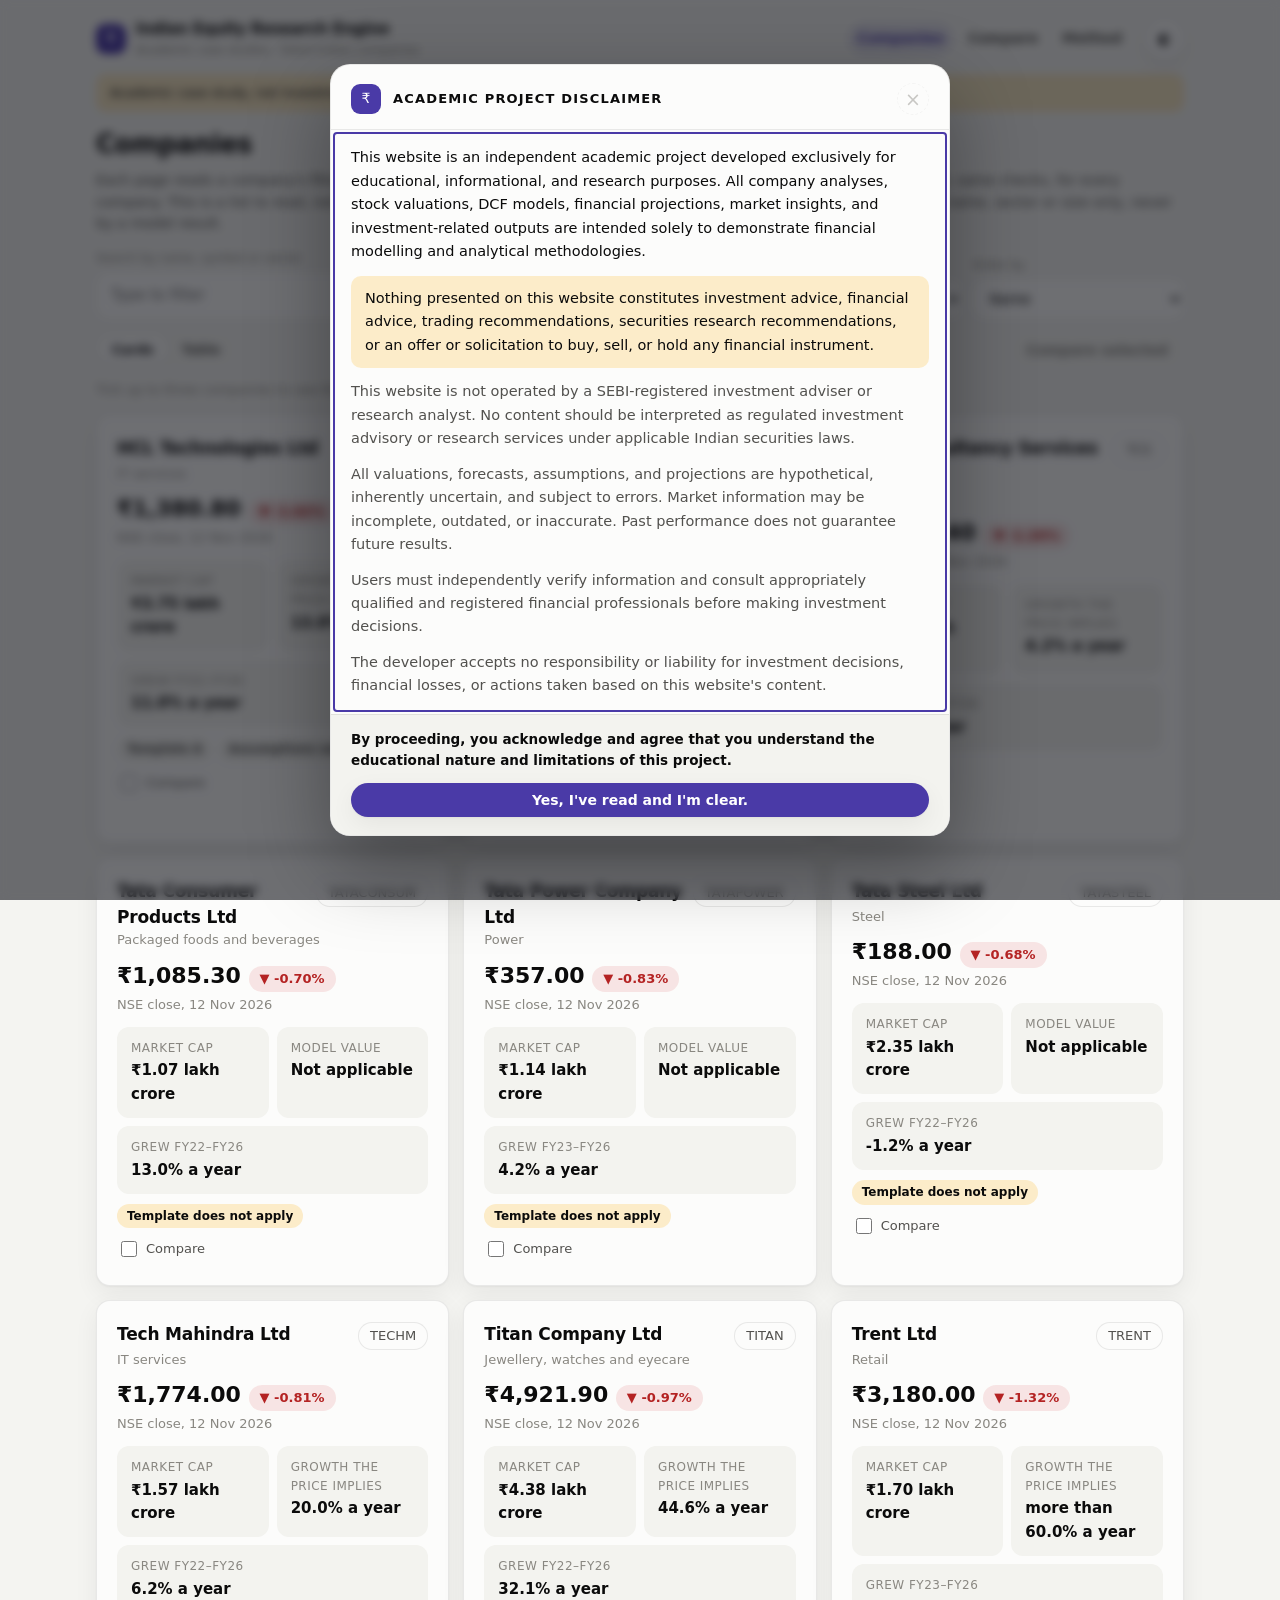
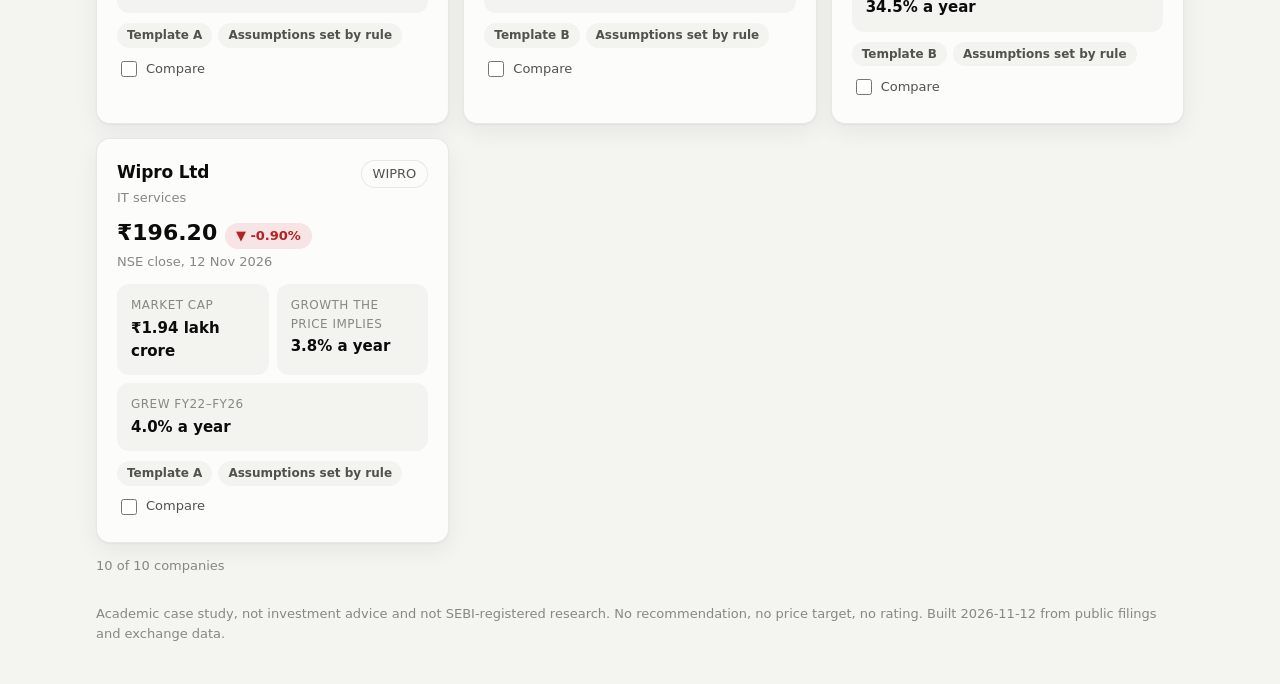
==== index.html @ aa5000fd "Site as of the 12 Nov 2026 close" ====
<!doctype html>
<html lang="en">
<head>
<meta charset="utf-8">
<meta name="viewport" content="width=device-width, initial-scale=1">
<title>Equity Research Engine</title>
<meta name="description" content="Academic case studies of listed Indian companies: provenance-tagged financials, a deterministic DCF read as 'what the price implies', and results-day event studies. Not investment advice.">
<meta property="og:type" content="website">
<meta property="og:site_name" content="Indian Equity Research Engine">
<meta property="og:title" content="Equity Research Engine · Indian Equity Research Engine">
<meta property="og:description" content="Academic case studies of listed Indian companies: provenance-tagged financials, a deterministic DCF read as 'what the price implies', and results-day event studies. Not investment advice.">
<meta property="og:image" content="https://aayaansrivastav.github.io/indian-equity-research/assets/preview.png">
<meta property="og:url" content="https://aayaansrivastav.github.io/indian-equity-research/">
<meta name="twitter:card" content="summary_large_image">
<link rel="stylesheet" href="assets/style.css">
<link rel="icon" href="assets/favicon.svg" type="image/svg+xml">
<meta name="theme-color" content="#f4f4f1" media="(prefers-color-scheme: light)">
<meta name="theme-color" content="#0d0d0d" media="(prefers-color-scheme: dark)">
<noscript><style>.skeleton { display: none !important; }</style></noscript>
<script>
  try { var t = localStorage.getItem("theme"); if (t === "dark" || t === "light") document.documentElement.setAttribute("data-theme", t); } catch (e) {}
</script>
</head>
<body>
<script src="assets/disclaimer.js"></script>
<div class="wrap">
  <header class="topbar">
    <div class="brand"><div class="brand-mark" aria-hidden="true">₹</div><div>Indian Equity Research Engine<small>Academic case studies · listed Indian companies</small></div></div>
    <div class="topbar-r">
      <nav class="sitenav" aria-label="Site"><a href="index.html" aria-current="page">Companies</a><a href="compare.html">Compare</a><a href="method.html">Method</a></nav>
      <button class="icon-btn" id="theme" type="button" aria-label="Switch between light and dark theme">◐</button>
    </div>
  </header>
  <div class="disclaimer-bar" id="disclaimer">Academic case study, not investment advice and not SEBI-registered research.</div>
  <noscript><div class="error">The company list is loaded with JavaScript. Turn it on to see the companies.</div></noscript>

  <section class="section reveal in" aria-label="Companies">
    <h1 class="co-name" style="font-size:26px">Companies</h1>
    <p class="lede">Each page reads a company's filings into checked, sourced numbers, then asks what today's price implies. Same method, same checks, for every company. This is a list to read, not a screener: it filters by sector and by which valuation template applies, and orders by name, sector or size only, never by a model result.</p>
    <div class="filters" role="search">
      <div class="wide"><label for="q">Search by name, symbol or sector</label><input class="search" id="q" type="search" autocomplete="off" placeholder="Type to filter"></div>
      <div><label for="sector">Sector</label><select id="sector"><option value="">All sectors</option></select></div>
      <div><label for="status">Valuation template</label><select id="status"><option value="">All companies</option><option value="A">Template A</option><option value="B">Template B</option><option value="refused">Does not apply</option></select></div>
      <div><label for="sort">Order by</label><select id="sort"><option value="name">Name</option><option value="sector">Sector</option><option value="market_cap">Market cap, largest first</option></select></div>
    </div>
    <div class="index-bar">
      <div class="seg" role="group" aria-label="View"><button type="button" id="view-cards" aria-pressed="true">Cards</button><button type="button" id="view-table" aria-pressed="false">Table</button></div>
      <a class="btn" id="compare-go" href="compare.html" aria-disabled="true">Compare selected</a>
    </div>
    <p class="small muted" id="pick-note">Tick up to three companies to see them side by side.</p>
    <div class="co-grid stagger" id="cards"><div class="card skeleton" style="height:180px"></div></div>
    <div class="table-wrap" id="table" hidden></div>
    <p class="small muted" id="count" aria-live="polite"></p>
  </section>

  <footer class="footer" id="footer">Academic case study, not investment advice and not SEBI-registered research. No recommendation, no price target, no rating.</footer>
</div>
<script src="assets/motion.js"></script>
<script src="assets/index.js"></script>
</body>
</html>
---- assets/style.css ----
/* TCS company page: design tokens (light / dark), layout and components.
   Chart colours follow the dataviz reference palette (slots 1-3 validated together, both modes). */
:root {
  color-scheme: light;
  --page: #f4f4f1;
  --card: #fcfcfb;
  --card-2: #f3f3ef;
  --ink: #0b0b0b;
  --ink-2: #52514e;
  --muted: #898781;
  --grid: #e1e0d9;
  --axis: #c3c2b7;
  --ring: rgba(11, 11, 11, 0.08);
  --shadow: 0 1px 2px rgba(11, 11, 11, 0.04), 0 8px 24px rgba(11, 11, 11, 0.06);
  --accent: #4a3aa7;
  --accent-wash: rgba(74, 58, 167, 0.10);
  --s1: #2a78d6;
  --s2: #eb6834;
  --s3: #1baf7a;
  --neg: #e34948;
  --up: #006300;
  --up-wash: rgba(12, 163, 12, 0.12);
  --down: #b42323;
  --down-wash: rgba(208, 59, 59, 0.12);
  --warn-wash: rgba(250, 178, 25, 0.22);
  --chip-fact: rgba(42, 120, 214, 0.12);
  --chip-calc: rgba(74, 58, 167, 0.12);
  --chip-unc: rgba(250, 178, 25, 0.26);
  --chip-asm: rgba(137, 135, 129, 0.18);
  --chip-int: rgba(232, 123, 164, 0.20);
  --radius: 14px;
  --font: system-ui, -apple-system, "Segoe UI", Roboto, "Helvetica Neue", Arial, sans-serif;
  /* motion: long, decelerating curves, so content settles rather than snaps */
  --ease-out: cubic-bezier(.16, 1, .3, 1);
  --reveal-time: 1s;
  --stagger-step: 70ms;
}
@media (prefers-color-scheme: dark) {
  :root:not([data-theme="light"]) {
    color-scheme: dark;
    --page: #0d0d0d; --card: #1a1a19; --card-2: #232321; --ink: #ffffff; --ink-2: #c3c2b7; --muted: #898781;
    --grid: #2c2c2a; --axis: #383835; --ring: rgba(255, 255, 255, 0.08); --shadow: 0 1px 2px rgba(0, 0, 0, 0.4);
    --accent: #9085e9; --accent-wash: rgba(144, 133, 233, 0.16);
    --s1: #3987e5; --s2: #d95926; --s3: #199e70; --neg: #e66767;
    --up: #0ca30c; --up-wash: rgba(12, 163, 12, 0.18); --down: #e66767; --down-wash: rgba(208, 59, 59, 0.22);
    --chip-fact: rgba(57, 135, 229, 0.22); --chip-calc: rgba(144, 133, 233, 0.22); --chip-unc: rgba(201, 133, 0, 0.30);
    --chip-asm: rgba(137, 135, 129, 0.25); --chip-int: rgba(213, 81, 129, 0.28);
  }
}
:root[data-theme="dark"] {
  color-scheme: dark;
  --page: #0d0d0d; --card: #1a1a19; --card-2: #232321; --ink: #ffffff; --ink-2: #c3c2b7; --muted: #898781;
  --grid: #2c2c2a; --axis: #383835; --ring: rgba(255, 255, 255, 0.08); --shadow: 0 1px 2px rgba(0, 0, 0, 0.4);
  --accent: #9085e9; --accent-wash: rgba(144, 133, 233, 0.16);
  --s1: #3987e5; --s2: #d95926; --s3: #199e70; --neg: #e66767;
  --up: #0ca30c; --up-wash: rgba(12, 163, 12, 0.18); --down: #e66767; --down-wash: rgba(208, 59, 59, 0.22);
  --chip-fact: rgba(57, 135, 229, 0.22); --chip-calc: rgba(144, 133, 233, 0.22); --chip-unc: rgba(201, 133, 0, 0.30);
  --chip-asm: rgba(137, 135, 129, 0.25); --chip-int: rgba(213, 81, 129, 0.28);
}

* { box-sizing: border-box; }
html { scroll-behavior: smooth; scroll-padding-top: 76px; }
body { margin: 0; background: var(--page); color: var(--ink); font: 15px/1.55 var(--font); -webkit-font-smoothing: antialiased; }
a { color: var(--accent); text-decoration: none; }
a:hover { text-decoration: underline; }
.wrap { max-width: 1120px; margin: 0 auto; padding: 0 16px; }
.muted { color: var(--muted); }
.ink2 { color: var(--ink-2); }
.small { font-size: 13px; }
.tnum { font-variant-numeric: tabular-nums; }
@media (prefers-reduced-motion: reduce) { html { scroll-behavior: auto; } * { transition: none !important; animation: none !important; } }

/* top bar */
.topbar { display: flex; align-items: center; justify-content: space-between; gap: 12px; padding: 18px 0 8px; }
.brand { display: flex; align-items: center; gap: 10px; font-weight: 650; letter-spacing: -0.01em; }
.brand-mark { width: 30px; height: 30px; border-radius: 9px; background: var(--accent); color: #fff; display: grid; place-items: center; font-size: 14px; }
.brand small { display: block; font-weight: 450; color: var(--muted); font-size: 12px; }
.icon-btn { border: 1px solid var(--ring); background: var(--card); color: var(--ink); width: 38px; height: 38px; border-radius: 999px; cursor: pointer; display: grid; place-items: center; font-size: 16px; box-shadow: var(--shadow); }
.icon-btn:focus-visible, button:focus-visible, a:focus-visible { outline: 2px solid var(--accent); outline-offset: 2px; }

.disclaimer-bar { margin: 6px 0 14px; padding: 9px 14px; border-radius: 10px; background: var(--warn-wash); color: var(--ink); font-size: 13px; }

/* cards */
.card { background: var(--card); border: 1px solid var(--ring); border-radius: var(--radius); box-shadow: var(--shadow); padding: 20px; }
.section { margin: 18px 0; }

/* scroll reveal (assets/motion.js). Only with the "motion" class, which the script adds unless reduced motion is
   asked for: without it nothing is hidden. Fill mode "backwards" only, so hover and other transforms still work after. */
@keyframes reveal-up { from { opacity: 0; transform: translateY(var(--rise, 32px)); } to { opacity: 1; transform: none; } }
html.motion .reveal:not(.in), html.motion .reveal:not(.in) .stagger > * { opacity: 0; }
html.motion .reveal.in { animation: reveal-up var(--reveal-time) var(--ease-out) backwards; }
html.motion .reveal.in .stagger > * {
  --rise: 18px;
  animation: reveal-up calc(var(--reveal-time) * .9) var(--ease-out) backwards;
  animation-delay: calc(min(var(--i, 0), 12) * var(--stagger-step) + 120ms);
}
html.motion .reveal.in .stagger.settled > * { animation: none; }
@media print { html.motion .reveal, html.motion .reveal .stagger > * { opacity: 1 !important; animation: none !important; } }
/* page-to-page cross-fade where the browser supports it */
@view-transition { navigation: auto; }
::view-transition-old(root), ::view-transition-new(root) { animation-duration: .45s; animation-timing-function: var(--ease-out); }
.section h2 { font-size: 19px; letter-spacing: -0.01em; margin: 0 0 4px; }
.section .lede { margin: 0 0 14px; color: var(--ink-2); font-size: 14px; }
.grid-2 { display: grid; grid-template-columns: 1fr 1fr; gap: 14px; }
.grid-3 { display: grid; grid-template-columns: repeat(3, 1fr); gap: 14px; }
@media (max-width: 760px) { .grid-2, .grid-3 { grid-template-columns: 1fr; } }
.grid-2 > *, .grid-3 > *, .hero > * { min-width: 0; }

/* header */
.hero { display: grid; grid-template-columns: 1.3fr 1fr; gap: 18px; align-items: end; }
@media (max-width: 760px) { .hero { grid-template-columns: 1fr; } }
.co-name { font-size: 30px; line-height: 1.15; letter-spacing: -0.02em; margin: 0 0 10px; font-weight: 680; }
.chips { display: flex; flex-wrap: wrap; gap: 8px; }
.chip { border: 1px solid var(--ring); border-radius: 999px; padding: 3px 11px; font-size: 13px; color: var(--ink-2); background: var(--card); }
.price { font-size: 38px; font-weight: 700; letter-spacing: -0.02em; margin: 14px 0 6px; }
.pill { display: inline-flex; align-items: center; gap: 6px; border-radius: 999px; padding: 3px 11px; font-weight: 600; font-size: 14px; }
.pill.up { background: var(--up-wash); color: var(--up); }
.pill.down { background: var(--down-wash); color: var(--down); }
.hero-stats { display: grid; grid-template-columns: 1fr 1fr; gap: 10px; }
.hero-stats .stat:first-child:nth-last-child(odd) { grid-column: 1 / -1; } /* with three tiles, market cap spans; high and low pair */
.stat { background: var(--card-2); border-radius: 12px; padding: 12px 14px; }
.stat .k { font-size: 12px; color: var(--muted); text-transform: uppercase; letter-spacing: .04em; }
.stat .v { font-size: 18px; font-weight: 640; margin-top: 2px; }
.stat .sub { font-size: 12px; color: var(--muted); margin-top: 2px; line-height: 1.35; }

/* sticky nav */
.nav { position: sticky; top: 0; z-index: 20; padding: 10px 0; background: color-mix(in srgb, var(--page) 82%, transparent); backdrop-filter: blur(10px); -webkit-backdrop-filter: blur(10px); }
.nav ul { list-style: none; display: flex; gap: 6px; margin: 0; padding: 4px; overflow-x: auto; scrollbar-width: none; background: var(--card); border: 1px solid var(--ring); border-radius: 999px; box-shadow: var(--shadow); }
.nav ul::-webkit-scrollbar { display: none; }
.nav a { display: block; white-space: nowrap; padding: 7px 14px; border-radius: 999px; color: var(--ink-2); font-size: 14px; font-weight: 550; text-decoration: none; transition: background .2s, color .2s; }
.nav a.active { background: var(--accent-wash); color: var(--accent); }

/* story */
.story-line { display: grid; grid-template-columns: 170px 1fr; gap: 14px; padding: 12px 0; border-top: 1px solid var(--grid); }
.story-line:first-of-type { border-top: 0; }
.story-line h3 { margin: 2px 0 0; font-size: 13px; text-transform: uppercase; letter-spacing: .05em; color: var(--muted); font-weight: 600; }
.story-line p { margin: 0 0 6px; }
@media (max-width: 760px) { .story-line { grid-template-columns: 1fr; gap: 4px; } }
.label { display: inline-block; font-size: 11px; font-weight: 650; letter-spacing: .04em; border-radius: 6px; padding: 1px 7px; margin-right: 6px; vertical-align: 1px; color: var(--ink); }
.label.FACT { background: var(--chip-fact); }
.label.CALCULATION { background: var(--chip-calc); }
.label.UNCERTAIN { background: var(--chip-unc); }
.label.ASSUMPTION, .label.ESTIMATE { background: var(--chip-asm); }
.label.INTERPRETATION { background: var(--chip-int); }
.badge { display: inline-flex; align-items: center; gap: 6px; font-size: 12px; font-weight: 600; border-radius: 999px; padding: 3px 10px; background: var(--card-2); color: var(--ink-2); }
.badge.ok::before { content: "✓"; color: var(--up); }
.badge.warn { background: var(--warn-wash); color: var(--ink); }

/* toggles */
.toolbar { display: flex; flex-wrap: wrap; gap: 10px; align-items: center; justify-content: space-between; margin-bottom: 10px; }
.seg { display: inline-flex; gap: 2px; padding: 3px; background: var(--card-2); border-radius: 999px; }
.seg button { border: 0; background: transparent; color: var(--ink-2); font: 600 13px var(--font); padding: 6px 13px; border-radius: 999px; cursor: pointer; }
.seg button[aria-pressed="true"] { background: var(--card); color: var(--ink); box-shadow: 0 1px 3px rgba(0,0,0,.12); }

/* legend */
.legend { display: flex; flex-wrap: wrap; gap: 14px; font-size: 13px; color: var(--ink-2); }
.legend span { display: inline-flex; align-items: center; gap: 6px; }
.sw { width: 12px; height: 3px; border-radius: 2px; display: inline-block; }
.sw.dot { width: 9px; height: 9px; border-radius: 50%; }

/* charts */
.chart-box { position: relative; height: 340px; }
.chart-box.sm { height: 230px; }
.chart-box.md { height: 280px; }
/* chart magnifier: a tools row above each chart (never over it), and a dialog that enlarges the chart */
:root { --zoom-time: 420ms; --close-time: 260ms; }
.chart-bar { display: flex; flex-wrap: wrap; align-items: flex-start; justify-content: space-between; gap: 6px 12px; }
.chart-bar .readout { flex: 1 1 260px; }
.chart-bar .chart-tools { margin-left: auto; }
.chart-tools { display: flex; align-items: center; justify-content: flex-end; gap: 8px; margin: 6px 0 2px; }
.zoom-seg button { min-width: 34px; font-size: 15px; line-height: 1; }
.mag { position: relative; display: inline-flex; align-items: center; gap: 6px; border: 1px solid var(--ring); background: var(--card); color: var(--ink-2);
  font: 600 12.5px var(--font); padding: 5px 11px 5px 28px; border-radius: 999px; cursor: zoom-in;
  transition: color .2s var(--ease-out), border-color .2s var(--ease-out), transform .3s var(--ease-out); }
.mag:hover { color: var(--accent); border-color: var(--accent); transform: translateY(-1px); }
.mag::before { content: ""; position: absolute; left: 10px; top: 50%; width: 8px; height: 8px; margin-top: -6px; border: 2px solid currentColor; border-radius: 50%; }
.mag::after { content: ""; position: absolute; left: 19px; top: 50%; width: 5px; height: 2px; margin-top: 3px; background: currentColor; border-radius: 1px; transform: rotate(45deg); }
.chart-ph { border-radius: 12px; background: var(--card-2); }
html:has(dialog[open]) { overflow: hidden; }
.zoom-dialog { width: min(1180px, calc(100vw - 24px)); max-width: none; max-height: calc(100vh - 24px); margin: auto; padding: 16px 18px 10px;
  border: 1px solid var(--ring); border-radius: 20px; background: var(--card); color: var(--ink); box-shadow: 0 30px 80px rgba(0, 0, 0, .35); }
.zoom-dialog::backdrop { background: rgba(8, 8, 8, .5); backdrop-filter: blur(6px); -webkit-backdrop-filter: blur(6px); }
.zoom-dialog[open] { animation: zoom-open .55s var(--ease-out); }
.zoom-dialog[open]::backdrop { animation: fade-in .45s var(--ease-out); }
.zoom-dialog.closing { animation: zoom-shut var(--close-time) ease-in forwards; }
.zoom-dialog.closing::backdrop { animation: fade-out var(--close-time) ease-in forwards; }
@keyframes zoom-open { from { opacity: 0; transform: translateY(16px) scale(.94); } }
@keyframes zoom-shut { to { opacity: 0; transform: translateY(10px) scale(.96); } }
@keyframes fade-in { from { opacity: 0; } }
@keyframes fade-out { to { opacity: 0; } }
.zoom-head { display: flex; align-items: center; justify-content: space-between; gap: 12px; }
.zoom-head h2 { margin: 0; font-size: 19px; letter-spacing: -0.01em; }
.zoom-head .chart-tools { margin: 0; }
.zoom-body .chart-box { height: min(70vh, 640px); margin-top: 10px; }
#zoom-hint { margin: 8px 0 0; }
@media (max-width: 560px) { .zoom-dialog { padding: 12px; border-radius: 16px; } .zoom-body .chart-box { height: 62vh; } }

/* mandatory disclaimer (assets/disclaimer.js): the page behind stays visible, dimmed and blurred, and inert */
.disclaimer-dialog { width: min(620px, calc(100vw - 32px)); max-width: none; max-height: calc(100vh - 32px); max-height: calc(100dvh - 32px);
  margin: auto; padding: 0; overflow: hidden; border: 1px solid var(--ring); border-radius: 20px; background: var(--card);
  color: var(--ink); box-shadow: 0 30px 80px rgba(0, 0, 0, .35); }
.disclaimer-dialog[open] { display: flex; flex-direction: column; animation: zoom-open .55s var(--ease-out); }
.disclaimer-dialog::backdrop { background: rgba(8, 10, 16, .58); backdrop-filter: blur(5px); -webkit-backdrop-filter: blur(5px); }
.disclaimer-dialog[open]::backdrop { animation: fade-in .45s var(--ease-out); }
.disclaimer-dialog.closing { animation: zoom-shut var(--close-time) ease-in forwards; }
.disclaimer-dialog.closing::backdrop { animation: fade-out var(--close-time) ease-in forwards; }
.dsc-head { display: flex; align-items: center; gap: 12px; padding: 18px 20px 14px; border-bottom: 1px solid var(--ring); }
.dsc-head h2 { flex: 1; margin: 0; font-size: 13px; font-weight: 700; letter-spacing: .09em; text-transform: uppercase; }
.dsc-x { flex: none; width: 32px; height: 32px; border-radius: 999px; border: 1px solid var(--ring); background: transparent;
  color: var(--ink-2); font: 400 19px/1 var(--font); cursor: pointer; display: grid; place-items: center; }
.dsc-x:disabled { color: var(--muted); opacity: .45; border-style: dashed; cursor: not-allowed; }
.dsc-text { flex: 1 1 auto; min-height: 0; overflow-y: auto; overscroll-behavior: contain; padding: 16px 20px 4px;
  color: var(--ink-2); font-size: 14.5px; line-height: 1.62; }
.dsc-text:focus { outline: none; }
.dsc-text:focus-visible { outline: 2px solid var(--accent); outline-offset: -4px; border-radius: 6px; }
.dsc-text p { margin: 0 0 12px; }
.dsc-text p:first-child { color: var(--ink); }
.dsc-text .dsc-key { padding: 11px 14px; border-radius: 10px; background: var(--warn-wash); color: var(--ink); }
.dsc-foot { flex: none; padding: 14px 20px 18px; border-top: 1px solid var(--ring); background: var(--card-2); }
.dsc-closing { margin: 0 0 12px; font-size: 13.5px; font-weight: 600; color: var(--ink); }
.dsc-ok { width: 100%; justify-content: center; padding: 12px 18px; font-size: 15px; box-shadow: var(--shadow); }
/* the dark theme's accent is light: dark text keeps the button above 4.5:1 contrast (white on it is about 3:1) */
@media (prefers-color-scheme: dark) { :root:not([data-theme="light"]) .btn:not([aria-disabled="true"]) { color: var(--page); } }
:root[data-theme="dark"] .btn:not([aria-disabled="true"]) { color: var(--page); }
@media (max-width: 560px) {
  .disclaimer-dialog { width: calc(100vw - 20px); max-height: calc(100vh - 20px); max-height: calc(100dvh - 20px); border-radius: 16px; }
  .dsc-head, .dsc-text, .dsc-foot { padding-left: 16px; padding-right: 16px; }
  .dsc-text { font-size: 14px; }
}

/* price chart readout: above the chart, never over it, with a fixed height so dragging does not move the page */
.readout { min-height: 22px; margin-top: 8px; font-size: 13px; color: var(--ink-2); display: flex; flex-wrap: wrap; gap: 4px 14px; align-items: baseline; }
.readout .when { font-weight: 650; color: var(--ink); }
.readout .ev { color: var(--ink); }
.legend b { transition: color .2s var(--ease-out); }
details.tableview { margin-top: 10px; }
details.tableview summary { cursor: pointer; color: var(--accent); font-size: 13px; font-weight: 600; }

/* metric cards */
.metrics { display: grid; grid-template-columns: repeat(5, 1fr); gap: 12px; }
@media (max-width: 980px) { .metrics { grid-template-columns: repeat(3, 1fr); } }
@media (max-width: 560px) { .metrics { grid-template-columns: repeat(2, 1fr); } }
.metric { position: relative; background: var(--card); border: 1px solid var(--ring); border-radius: 12px; padding: 12px 14px; box-shadow: var(--shadow); }
.metric .k { font-size: 12px; color: var(--muted); display: flex; justify-content: space-between; gap: 6px; }
.metric .v { font-size: 19px; font-weight: 650; margin-top: 4px; }
.info { border: 1px solid var(--ring); background: var(--card-2); color: var(--ink-2); width: 20px; height: 20px; border-radius: 50%; font: 600 11px var(--font); cursor: pointer; flex: none; }
.pop { display: none; position: absolute; left: 8px; right: 8px; top: calc(100% + 6px); z-index: 10; background: var(--card); border: 1px solid var(--ring); box-shadow: var(--shadow); border-radius: 10px; padding: 10px 12px; font-size: 12.5px; color: var(--ink-2); }
.metric.open .pop { display: block; }

/* tables */
.table-wrap { overflow-x: auto; border: 1px solid var(--grid); border-radius: 12px; }
table { width: 100%; border-collapse: collapse; font-size: 13.5px; }
th, td { padding: 8px 10px; text-align: right; white-space: nowrap; border-bottom: 1px solid var(--grid); font-variant-numeric: tabular-nums; }
th { font-size: 12px; color: var(--muted); font-weight: 600; background: var(--card-2); position: sticky; top: 0; }
/* the label column stays put while the figures scroll sideways under it: it must be opaque, with an edge, or the
   figures show through it (every background in these rows is opaque, hover included) */
td:first-child, th:first-child { text-align: left; position: sticky; left: 0; background: var(--card); z-index: 1; box-shadow: inset -1px 0 0 var(--grid); }
th:first-child { background: var(--card-2); z-index: 2; }
tr.group td { background: var(--card-2); font-weight: 650; color: var(--ink-2); font-size: 12px; text-transform: uppercase; letter-spacing: .04em; position: static; box-shadow: none; }
tr.group .pin { position: sticky; left: 10px; display: inline-block; }
tbody tr:hover td { background: color-mix(in srgb, var(--accent) 8%, var(--card)); }
tbody tr { transition: background-color .25s var(--ease-out); }
@media (max-width: 560px) {
  /* on a phone the labels wrap, so the figures keep most of the width */
  td:first-child, th:first-child { white-space: normal; min-width: 120px; max-width: 44vw; }
}
.text td, .text th { text-align: left; }
td .unit { color: var(--muted); font-size: 11.5px; margin-left: 4px; }
td.cell { cursor: help; }
td.cell.verified::after { content: "●"; color: var(--up); font-size: 8px; margin-left: 5px; vertical-align: 2px; }
td.cell.calc { color: var(--ink-2); }
.yes { color: var(--up); font-weight: 650; }
.no { color: var(--down); font-weight: 650; }

/* valuation */
.hero-num { font-size: 44px; font-weight: 720; letter-spacing: -0.03em; line-height: 1; color: var(--accent); }
.hero-num.beyond { font-size: 30px; max-width: 7em; }  /* "more than …": the price lies outside the searched range */
.implied { display: grid; grid-template-columns: auto 1fr; gap: 18px; align-items: center; }
@media (max-width: 560px) { .implied { grid-template-columns: 1fr; } }
.alt { display: flex; flex-wrap: wrap; gap: 8px; margin-top: 12px; }
.range { position: relative; height: 92px; margin: 14px 8px 4px; }
.range .track { position: absolute; left: 0; right: 0; top: 40px; height: 6px; border-radius: 3px; background: var(--card-2); }
.range .band { position: absolute; top: 40px; height: 6px; border-radius: 3px; background: color-mix(in srgb, var(--s1) 35%, transparent); }
.range .pt { position: absolute; top: 33px; width: 20px; height: 20px; margin-left: -10px; border-radius: 50%; background: var(--s1); border: 3px solid var(--card); box-shadow: 0 0 0 1px var(--ring); }
.range .pt.base { width: 24px; height: 24px; margin-left: -12px; top: 31px; }
.range .lbl { position: absolute; top: 60px; transform: translateX(-50%); font-size: 12.5px; text-align: center; white-space: nowrap; }
.range.stagger-lbl { height: 132px; }
.range .lbl.low { top: 98px; }  /* set by app.js when two labels would touch */
.range .lbl b { display: block; font-size: 14px; }
.range .priceline { position: absolute; top: 14px; height: 52px; width: 2px; background: var(--ink); margin-left: -1px; }
.range .pricetag { position: absolute; top: -6px; transform: translateX(-50%); font-size: 12px; font-weight: 650; white-space: nowrap; }
.scen h3 { margin: 0; font-size: 15px; }
.scen .v { font-size: 26px; font-weight: 700; margin: 4px 0 8px; }
.scen dl { display: grid; grid-template-columns: 1fr auto; gap: 4px 10px; margin: 10px 0 0; font-size: 13px; }
.scen dt { color: var(--muted); }
.scen dd { margin: 0; text-align: right; font-variant-numeric: tabular-nums; }
.eq { display: flex; flex-wrap: wrap; align-items: center; gap: 8px; font-size: 14px; }
.eq .t { background: var(--card-2); border-radius: 10px; padding: 8px 11px; text-align: center; }
.eq .t b { display: block; font-size: 16px; }
.eq .t span { font-size: 11.5px; color: var(--muted); }
.heat td { text-align: center; font-weight: 600; color: #0b0b0b; position: static; }
.heat td.dark { color: #ffffff; }
.heat td.base { outline: 2px solid var(--ink); outline-offset: -2px; }
.heat th { text-align: center; position: static; }
.heat td:first-child, .heat th:first-child { position: static; text-align: left; font-weight: 600; color: var(--ink-2); background: var(--card-2); }

/* sources */
.kpis { display: grid; grid-template-columns: repeat(auto-fit, minmax(190px, 1fr)); gap: 12px; }
@media (max-width: 560px) { .kpis { grid-template-columns: 1fr; } }
.credits { margin-top: 14px; }
ul.tight { margin: 6px 0 0; padding-left: 18px; }
ul.tight li { margin: 4px 0; }
.footer { margin: 28px 0 40px; font-size: 13px; color: var(--muted); }
.skeleton { background: linear-gradient(90deg, var(--card-2), var(--card), var(--card-2)); background-size: 200% 100%; animation: sh 1.2s infinite; border-radius: 10px; min-height: 18px; }
@keyframes sh { to { background-position: -200% 0; } }
.error { padding: 20px; border-radius: 12px; background: var(--down-wash); }
.error a { color: inherit; }
a.brand { color: inherit; text-decoration: none; }
a.brand:hover small { color: var(--accent); }

/* valuation section when the template does not apply */
.refused { background: var(--warn-wash); border-radius: 12px; padding: 14px 16px; font-size: 15px; }
/* Template B: which template and why */
.template-note { background: var(--card-2); border-radius: 12px; padding: 12px 14px; margin-bottom: 16px; }
.template-note .badge { background: var(--card); color: var(--ink); }

/* company index (index.html) */
.search { width: 100%; font: inherit; font-size: 15px; color: var(--ink); background: var(--card); border: 1px solid var(--ring); border-radius: 12px; padding: 11px 14px; }
.search:focus { outline: 2px solid var(--accent); outline-offset: 1px; }
.co-grid { display: grid; grid-template-columns: repeat(auto-fill, minmax(300px, 1fr)); gap: 14px; margin-top: 14px; }
.co-card { display: block; color: inherit; text-decoration: none; transition: transform .15s ease, box-shadow .15s ease; min-width: 0; }
.co-card:hover, .co-card:focus-visible { transform: translateY(-2px); box-shadow: 0 8px 24px rgba(0, 0, 0, .08); }
.co-card h3 { margin: 0; font-size: 17px; letter-spacing: -0.01em; }
.co-card .top { display: flex; justify-content: space-between; gap: 10px; align-items: baseline; }
.co-card .px { font-size: 22px; font-weight: 660; margin: 8px 0 2px; }
.co-card .facts { display: grid; grid-template-columns: 1fr 1fr; gap: 8px; margin-top: 12px; }
.co-card .facts .stat:last-child:nth-child(odd) { grid-column: 1 / -1; } /* an odd last tile spans the row */
.co-card .facts .stat .v { font-size: 15px; }
.co-card .note { margin-top: 10px; }
@media (max-width: 560px) { .co-grid { grid-template-columns: 1fr; } }

/* Site navigation, index filters and table, compare view, method page */
[hidden] { display: none !important; }  /* a component's own display rule must not override the hidden attribute */
.topbar-r { display: flex; align-items: center; gap: 14px; }
.sitenav { display: flex; gap: 4px; font-size: 14px; font-weight: 550; }
.sitenav a { color: var(--ink-2); padding: 6px 10px; border-radius: 999px; text-decoration: none; }
.sitenav a:hover, .sitenav a[aria-current="page"] { background: var(--accent-wash); color: var(--accent); }
@media (max-width: 560px) {
  .topbar { flex-wrap: wrap; row-gap: 8px; }
  .topbar-r { margin-left: auto; gap: 8px; }
  .sitenav { font-size: 13px; } .sitenav a { padding: 6px 8px; } .brand small { display: none; }
}
.filters { display: grid; grid-template-columns: 2fr 1fr 1fr 1fr; gap: 10px; align-items: end; }
.filters label { display: block; font-size: 12px; color: var(--muted); margin-bottom: 4px; }
.filters select { width: 100%; font: inherit; font-size: 14px; color: var(--ink); background: var(--card); border: 1px solid var(--ring); border-radius: 12px; padding: 10px 12px; }
@media (max-width: 760px) { .filters { grid-template-columns: 1fr 1fr; } .filters .wide { grid-column: 1 / -1; } }
.index-bar { display: flex; flex-wrap: wrap; justify-content: space-between; align-items: center; gap: 10px; margin: 14px 0 0; }
.btn { display: inline-flex; align-items: center; gap: 6px; font: 600 14px var(--font); color: #fff; background: var(--accent); border: 0; border-radius: 999px; padding: 9px 16px; text-decoration: none; cursor: pointer; }
.btn[aria-disabled="true"] { background: var(--card-2); color: var(--muted); pointer-events: none; }
.btn:hover { text-decoration: none; }
.co-card { position: relative; }
.co-card h3 a { color: inherit; text-decoration: none; }
.co-card h3 a::after { content: ""; position: absolute; inset: 0; border-radius: var(--radius); }
.pick { position: relative; z-index: 2; display: inline-flex; align-items: center; gap: 6px; font-size: 13px; color: var(--ink-2); margin-top: 10px; cursor: pointer; }
.pick input { width: 16px; height: 16px; accent-color: var(--accent); }
.badges { display: flex; flex-wrap: wrap; gap: 6px; margin-top: 10px; }
.co-table td, .co-table th { text-align: left; }
.co-table td.num, .co-table th.num { text-align: right; }
.co-table th button { all: unset; cursor: pointer; font: inherit; color: inherit; }
.co-table th button:focus-visible { outline: 2px solid var(--accent); outline-offset: 2px; border-radius: 4px; }
.co-table th[aria-sort="ascending"] button::after { content: " ↑"; }
.co-table th[aria-sort="descending"] button::after { content: " ↓"; }
.cmp-pickers { display: grid; grid-template-columns: repeat(3, 1fr); gap: 10px; }
.cmp-pickers label { display: block; font-size: 12px; color: var(--muted); margin-bottom: 4px; }
.cmp-pickers select { width: 100%; font: inherit; font-size: 14px; color: var(--ink); background: var(--card); border: 1px solid var(--ring); border-radius: 12px; padding: 10px 12px; }
@media (max-width: 760px) { .cmp-pickers { grid-template-columns: 1fr; } }
.cmp td, .cmp th { text-align: left; white-space: normal; vertical-align: top; min-width: 150px; }
.cmp td:first-child { min-width: 180px; }
.cmp .def { display: block; font-size: 11.5px; color: var(--muted); font-weight: 400; margin-top: 2px; }
.cmp .per { display: block; font-size: 11.5px; color: var(--muted); }
.cmp .why { display: block; font-size: 12px; color: var(--ink-2); margin-top: 4px; }
.prose { max-width: 760px; }
.prose h2 { font-size: 19px; margin: 26px 0 6px; }
.prose p, .prose li { color: var(--ink-2); }
.prose .v { color: var(--ink); font-weight: 650; }
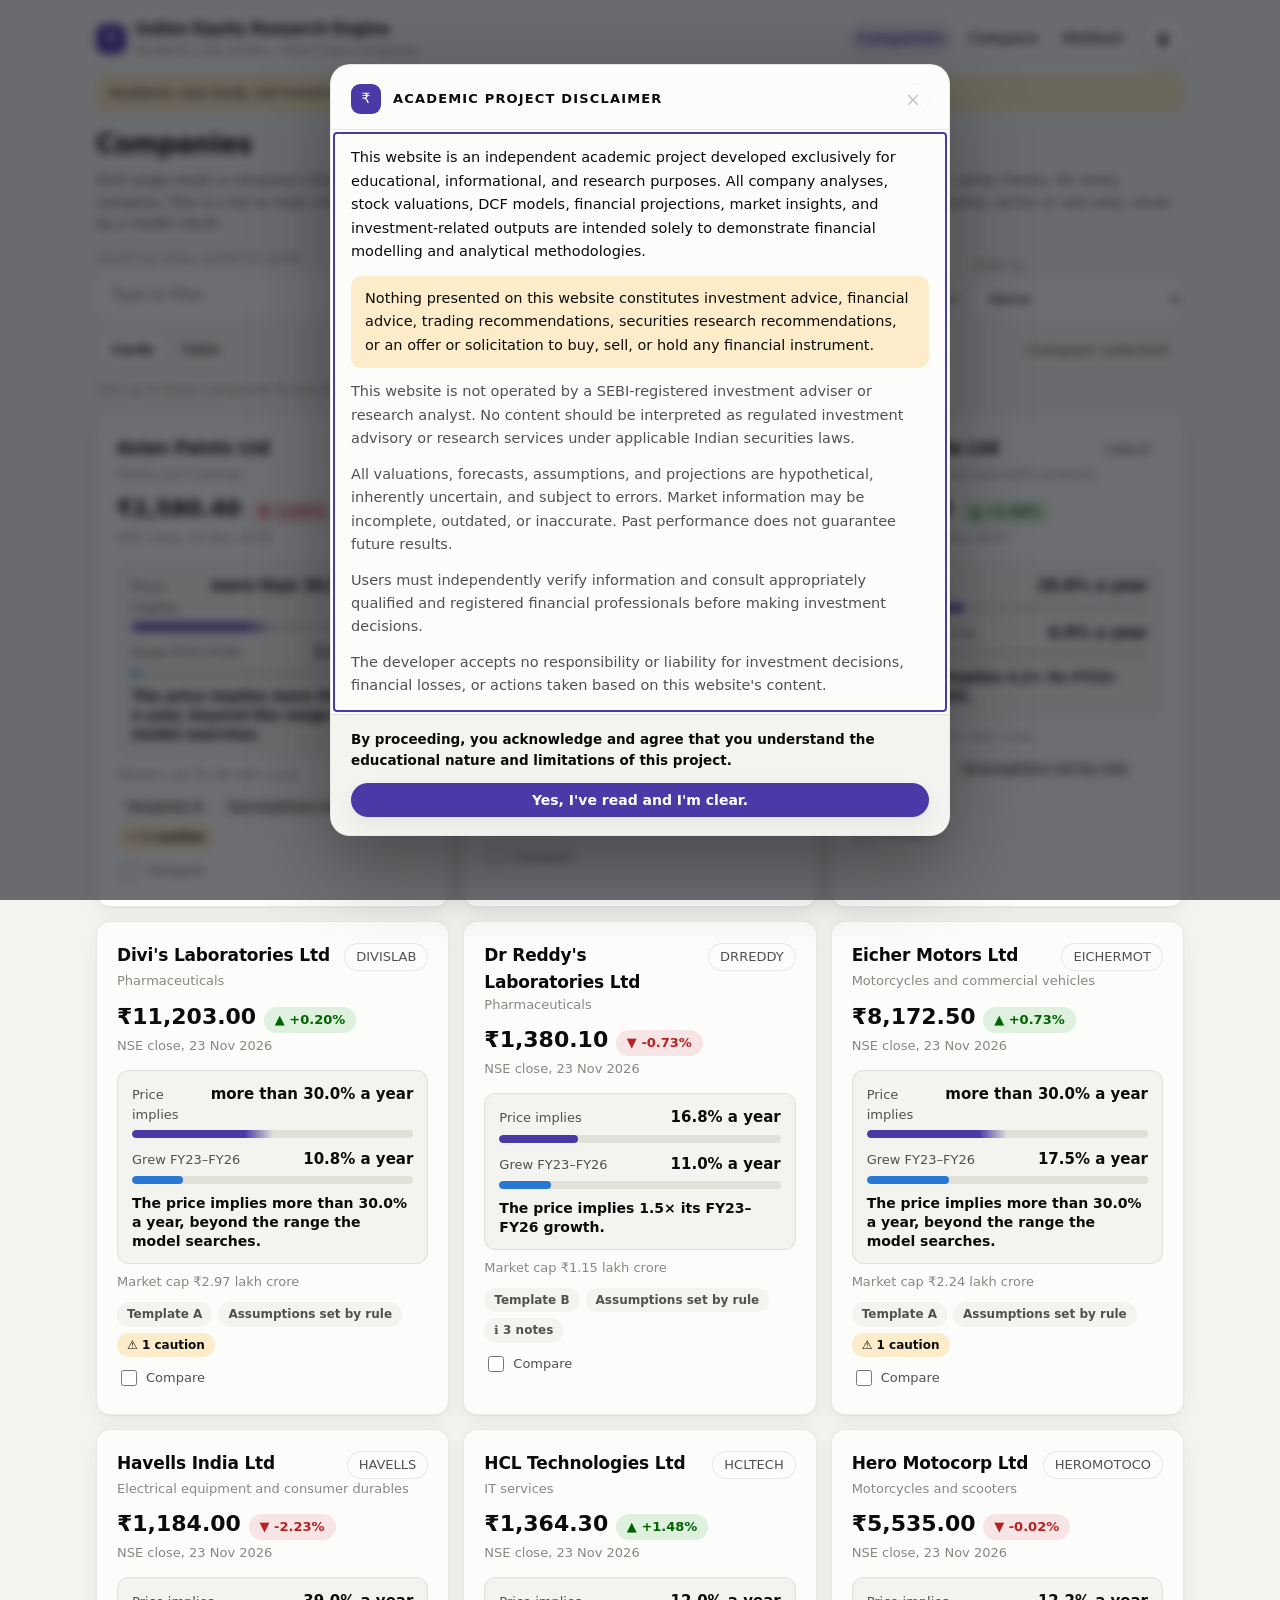
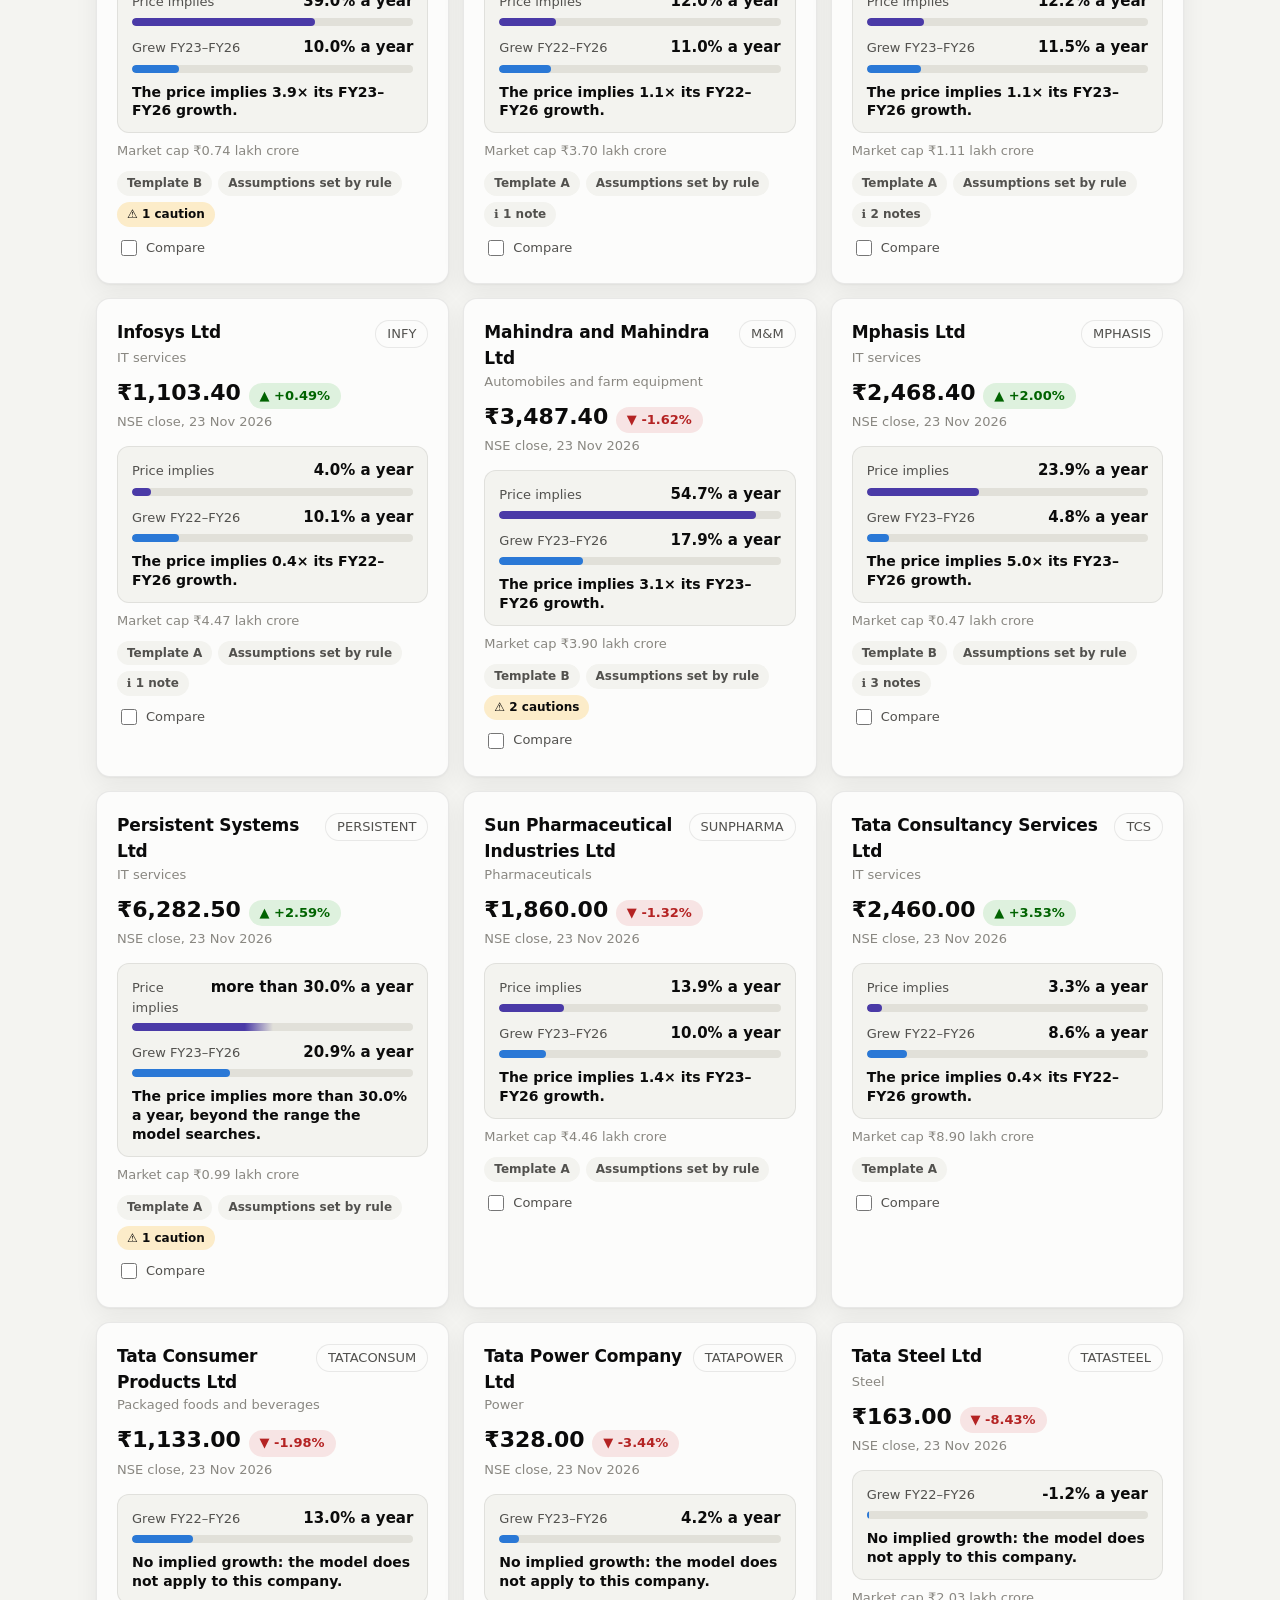
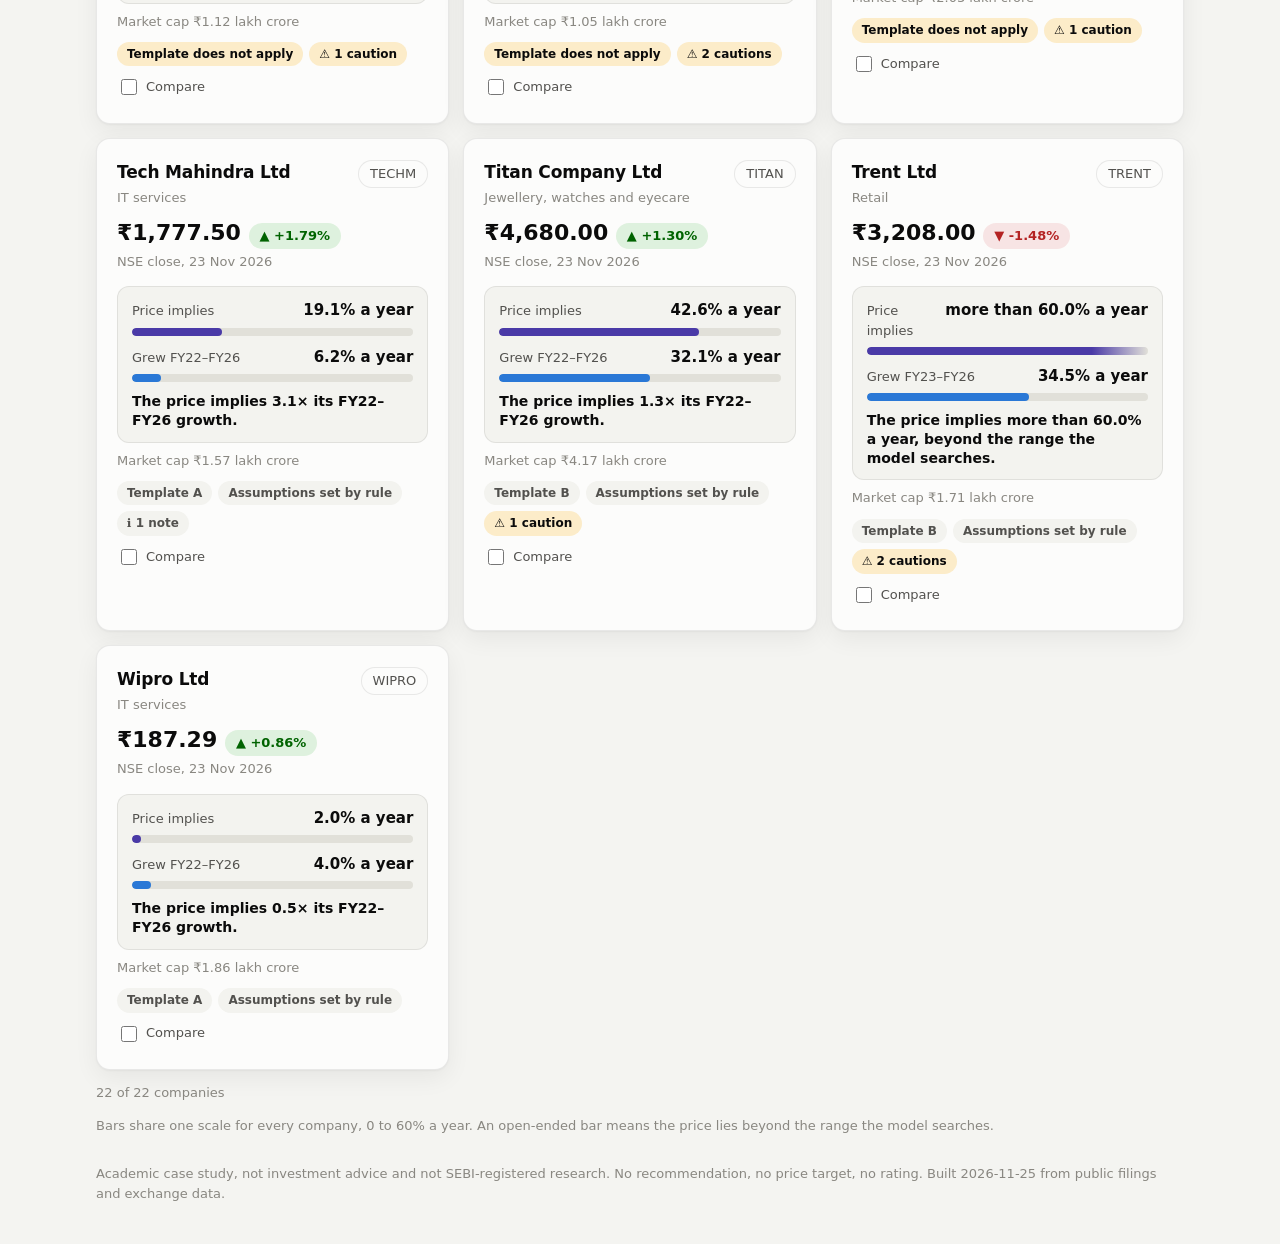
==== commit dd928ed3: "Prices to the 23 Nov 2026 close, with the 8 Nov Sunday session; new home-page tiles; source links fi" ====
--- a/index.html
+++ b/index.html
@@ -51,6 +51,7 @@
     <div class="co-grid stagger" id="cards"><div class="card skeleton" style="height:180px"></div></div>
     <div class="table-wrap" id="table" hidden></div>
     <p class="small muted" id="count" aria-live="polite"></p>
+    <p class="small muted" id="bars-note"></p>
   </section>
 
   <footer class="footer" id="footer">Academic case study, not investment advice and not SEBI-registered research. No recommendation, no price target, no rating.</footer>
--- a/assets/style.css
+++ b/assets/style.css
@@ -145,6 +145,20 @@
 .badge { display: inline-flex; align-items: center; gap: 6px; font-size: 12px; font-weight: 600; border-radius: 999px; padding: 3px 10px; background: var(--card-2); color: var(--ink-2); }
 .badge.ok::before { content: "✓"; color: var(--up); }
 .badge.warn { background: var(--warn-wash); color: var(--ink); }
+a.badge { text-decoration: none; }
+a.badge.warn:hover, a.badge.warn:focus-visible { outline: 2px solid var(--ink-2); outline-offset: 1px; }
+/* flags: a caution has an amber bar and wash, a note a plain bar; both keep their words, so colour is never the only cue */
+.flags-card[hidden] { display: none; }
+.flag-list { list-style: none; margin: 12px 0 0; padding: 0; display: grid; gap: 10px; }
+.flag { border-left: 4px solid var(--axis); border-radius: 10px; padding: 11px 14px; background: var(--card-2); }
+.flag.caution { border-left-color: #c98500; background: var(--warn-wash); }
+.flag-h { font-weight: 600; font-size: 15px; display: flex; flex-wrap: wrap; align-items: baseline; gap: 6px; }
+.flag-mark { font-size: 14px; }
+.flag-tag { font-size: 11px; letter-spacing: .04em; text-transform: uppercase; color: var(--ink-2); border: 1px solid var(--ring); border-radius: 999px; padding: 1px 8px; background: var(--card); }
+.flag p { margin: 6px 0 0; font-size: 14px; color: var(--ink-2); }
+.flag.caution p { color: var(--ink); }
+.flag-mini { list-style: none; margin: 0 0 6px; padding: 0; font-size: 13px; display: grid; gap: 4px; }
+.flag-mini li { color: var(--ink-2); }
 
 /* toggles */
 .toolbar { display: flex; flex-wrap: wrap; gap: 10px; align-items: center; justify-content: space-between; margin-bottom: 10px; }
@@ -333,6 +347,18 @@
 .co-card h3 { margin: 0; font-size: 17px; letter-spacing: -0.01em; }
 .co-card .top { display: flex; justify-content: space-between; gap: 10px; align-items: baseline; }
 .co-card .px { font-size: 22px; font-weight: 660; margin: 8px 0 2px; }
+/* the growth box: two bars on one scale; colour names the series (implied, achieved), never good or bad */
+.gbox { margin: 14px 0 8px; padding: 12px 14px 12px; border: 1px solid var(--ring); border-radius: 12px; background: var(--card-2); }
+.gbox .grow + .grow { margin-top: 10px; }
+.gbox .gl { display: flex; justify-content: space-between; gap: 8px; align-items: baseline; font-size: 13px; color: var(--ink-2); }
+.gbox .gl b { font-size: 15px; font-weight: 640; color: var(--ink); white-space: nowrap; }
+.gbox .bar { height: 8px; border-radius: 999px; background: var(--grid); margin-top: 5px; overflow: hidden; }
+.gbox .bar i { display: block; height: 100%; border-radius: 999px; min-width: 2px; }
+.gbox .g-implied .bar i { background: var(--accent); }
+.gbox .g-history .bar i { background: var(--s1); }
+.gbox .bar i.open { border-radius: 999px 0 0 999px; background: linear-gradient(90deg, var(--accent) 0, var(--accent) 80%, transparent 100%); }
+.gbox .gsent { margin: 10px 0 0; font-size: 14px; font-weight: 600; line-height: 1.35; }
+.co-card .mcap { margin: 6px 0 2px; }
 .co-card .facts { display: grid; grid-template-columns: 1fr 1fr; gap: 8px; margin-top: 12px; }
 .co-card .facts .stat:last-child:nth-child(odd) { grid-column: 1 / -1; } /* an odd last tile spans the row */
 .co-card .facts .stat .v { font-size: 15px; }
